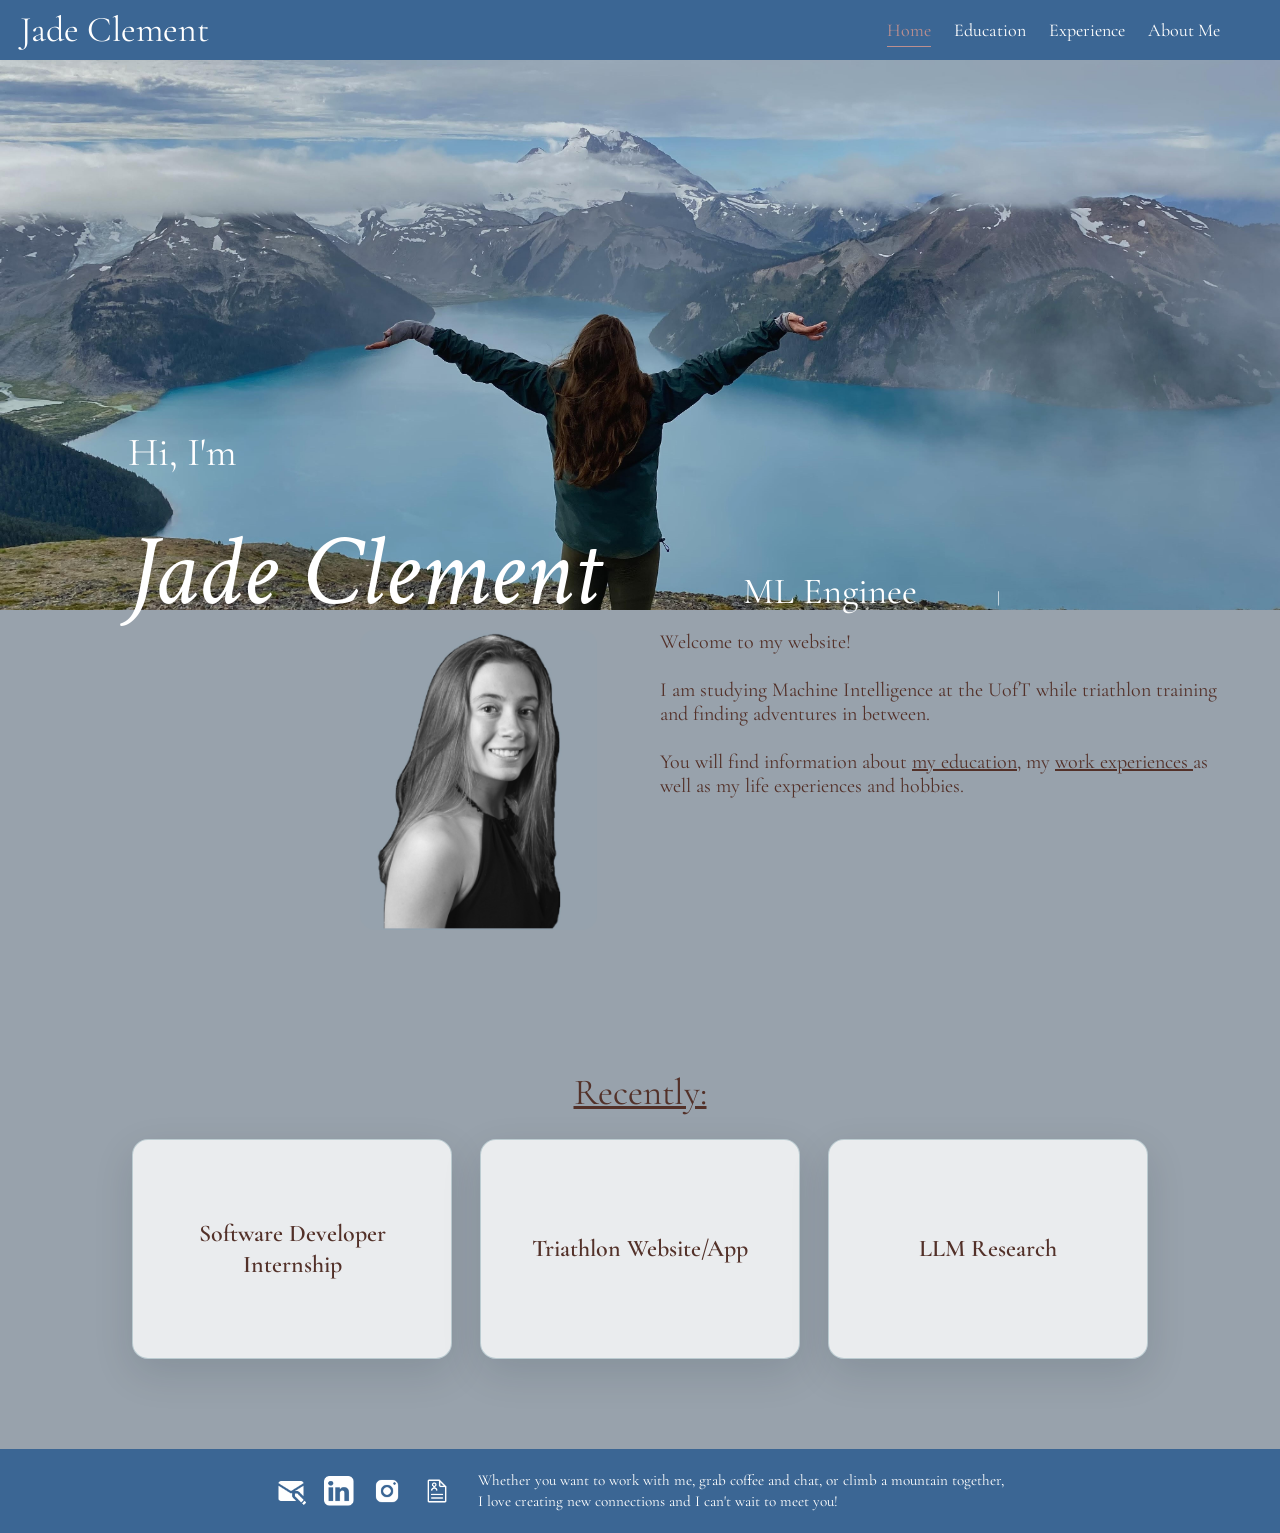
==== index.html @ 7c7310fd "Improve crawl metadata so Google refreshes stale snippets. Add per-page SEO head tags plus robots.tx" ====
<!DOCTYPE html>
<html lang="en">
  <head>
    <meta charset="UTF-8" />
    <meta name="viewport" content="width=device-width, initial-scale=1" />
    <title>Jade Clement | Software Engineer & Machine Intelligence</title>
    <meta name="description" content="Jade Clement's personal website with software engineering experience, machine intelligence projects, education, and research." />
    <link rel="canonical" href="https://jadeclement.com/" />
    <meta http-equiv="refresh" content="0; url=./website.html" />
    <script>
      // Hosting "root" redirect -> home page.
      // (Many static hosts/Google result clicks land on the root URL.)
      window.location.replace("./website.html");
    </script>
  </head>
  <body>
    <noscript>
      <a href="./website.html">Go to home page</a>
    </noscript>
  </body>
</html>
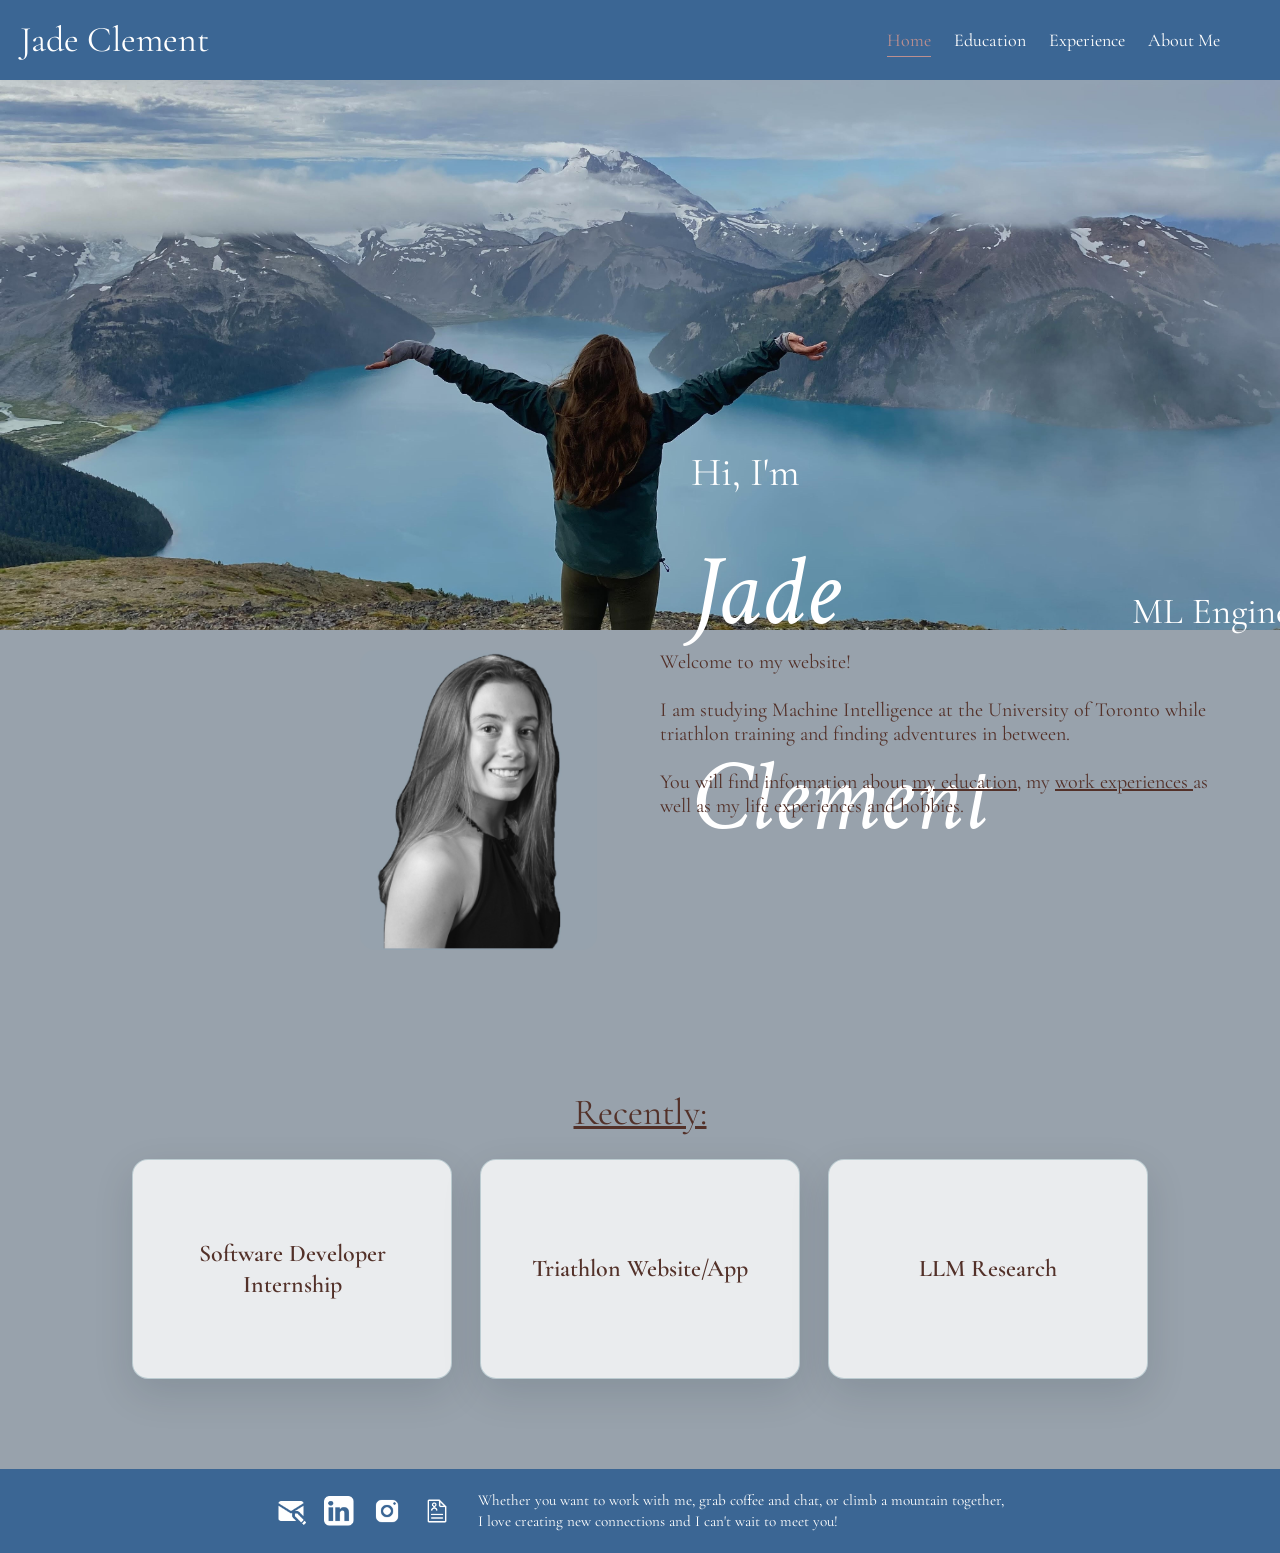
==== commit 9173b9c7: "Refresh site metadata and favicon assets for search appearance. Update About title copy and typo fix" ====
--- a/index.html
+++ b/index.html
@@ -6,6 +6,10 @@
     <title>Jade Clement | Software Engineer & Machine Intelligence</title>
     <meta name="description" content="Jade Clement's personal website with software engineering experience, machine intelligence projects, education, and research." />
     <link rel="canonical" href="https://jadeclement.com/" />
+    <link rel="icon" type="image/png" sizes="48x48" href="/favicon-48x48.png" />
+    <link rel="icon" type="image/png" sizes="32x32" href="/favicon-32x32.png" />
+    <link rel="icon" type="image/png" sizes="16x16" href="/favicon-16x16.png" />
+    <link rel="apple-touch-icon" href="/apple-touch-icon.png" />
     <meta http-equiv="refresh" content="0; url=./website.html" />
     <script>
       // Hosting "root" redirect -> home page.
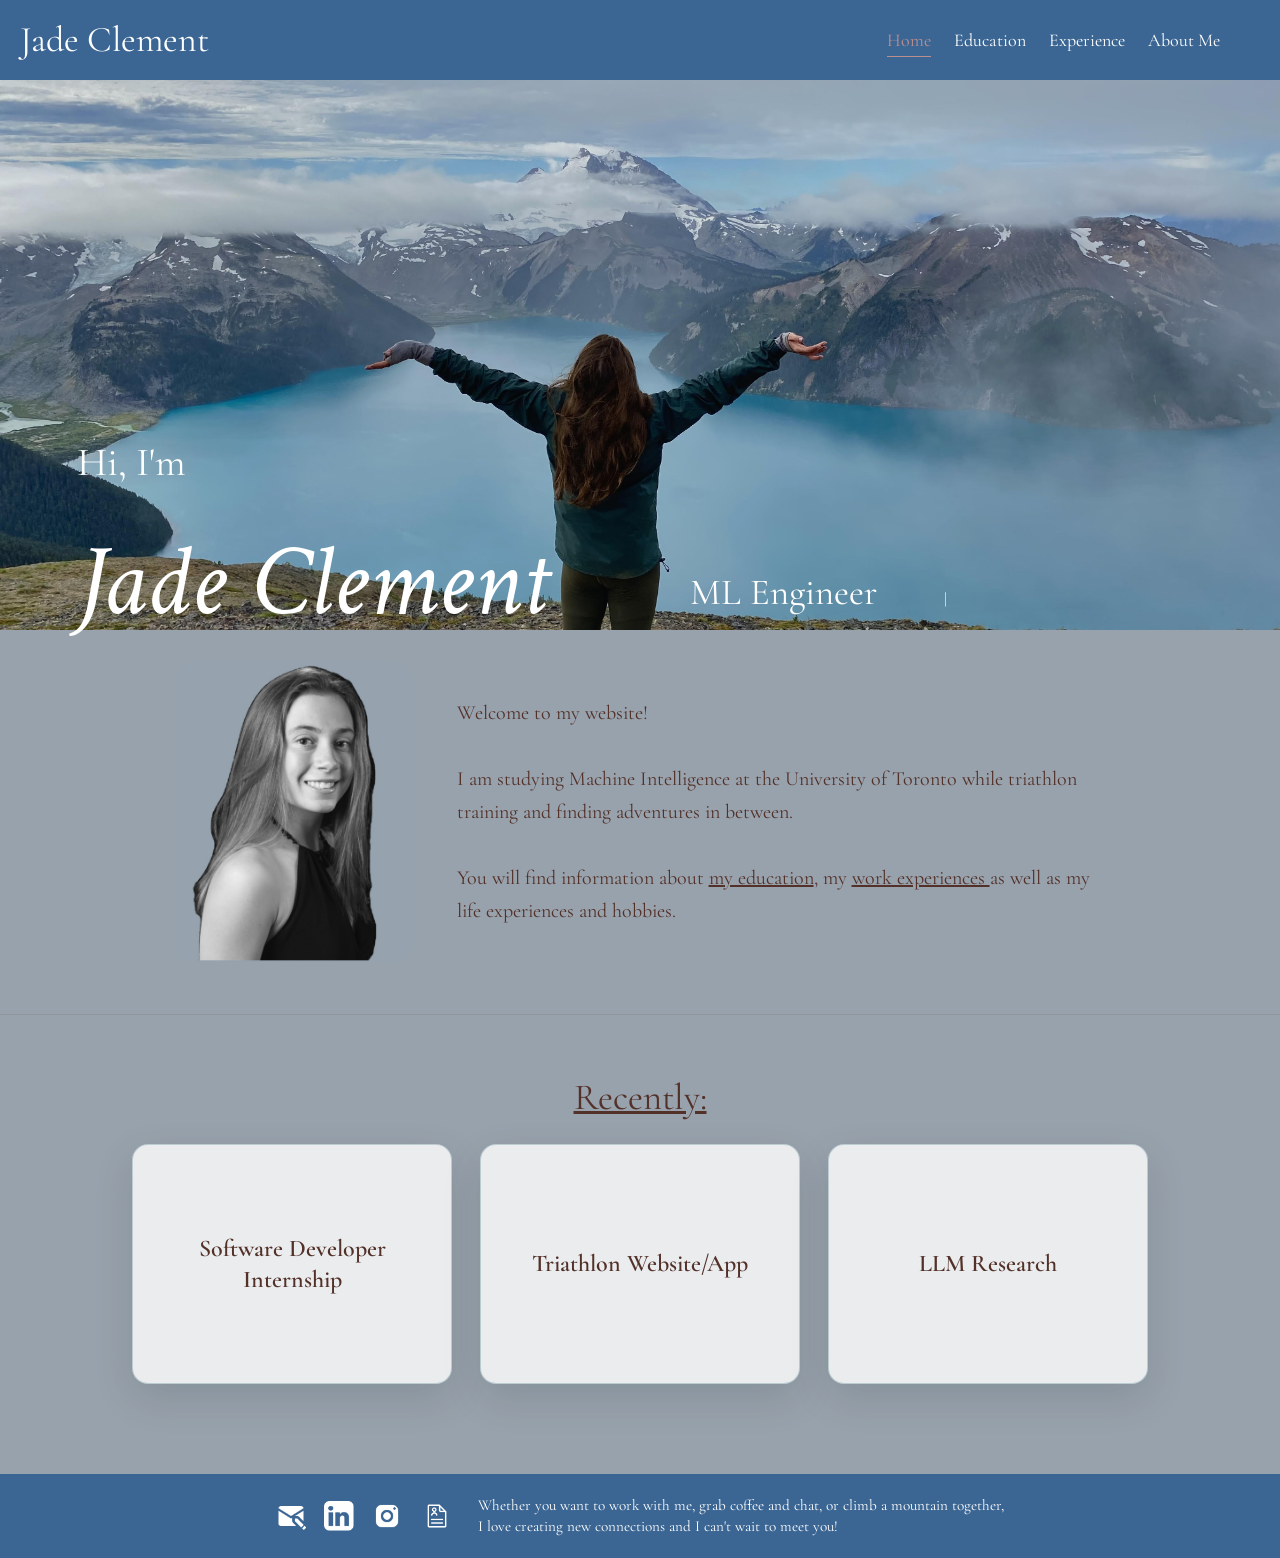
==== commit 3c41d751: "Bust favicon cache with versioned URLs Append ?v=2 to favicon and apple-touch-icon hrefs so browsers" ====
--- a/index.html
+++ b/index.html
@@ -6,10 +6,10 @@
     <title>Jade Clement | Software Engineer & Machine Intelligence</title>
     <meta name="description" content="Jade Clement's personal website with software engineering experience, machine intelligence projects, education, and research." />
     <link rel="canonical" href="https://jadeclement.com/" />
-    <link rel="icon" type="image/png" sizes="48x48" href="/favicon-48x48.png" />
-    <link rel="icon" type="image/png" sizes="32x32" href="/favicon-32x32.png" />
-    <link rel="icon" type="image/png" sizes="16x16" href="/favicon-16x16.png" />
-    <link rel="apple-touch-icon" href="/apple-touch-icon.png" />
+    <link rel="icon" type="image/png" sizes="48x48" href="/favicon-48x48.png?v=2" />
+    <link rel="icon" type="image/png" sizes="32x32" href="/favicon-32x32.png?v=2" />
+    <link rel="icon" type="image/png" sizes="16x16" href="/favicon-16x16.png?v=2" />
+    <link rel="apple-touch-icon" href="/apple-touch-icon.png?v=2" />
     <meta http-equiv="refresh" content="0; url=./website.html" />
     <script>
       // Hosting "root" redirect -> home page.
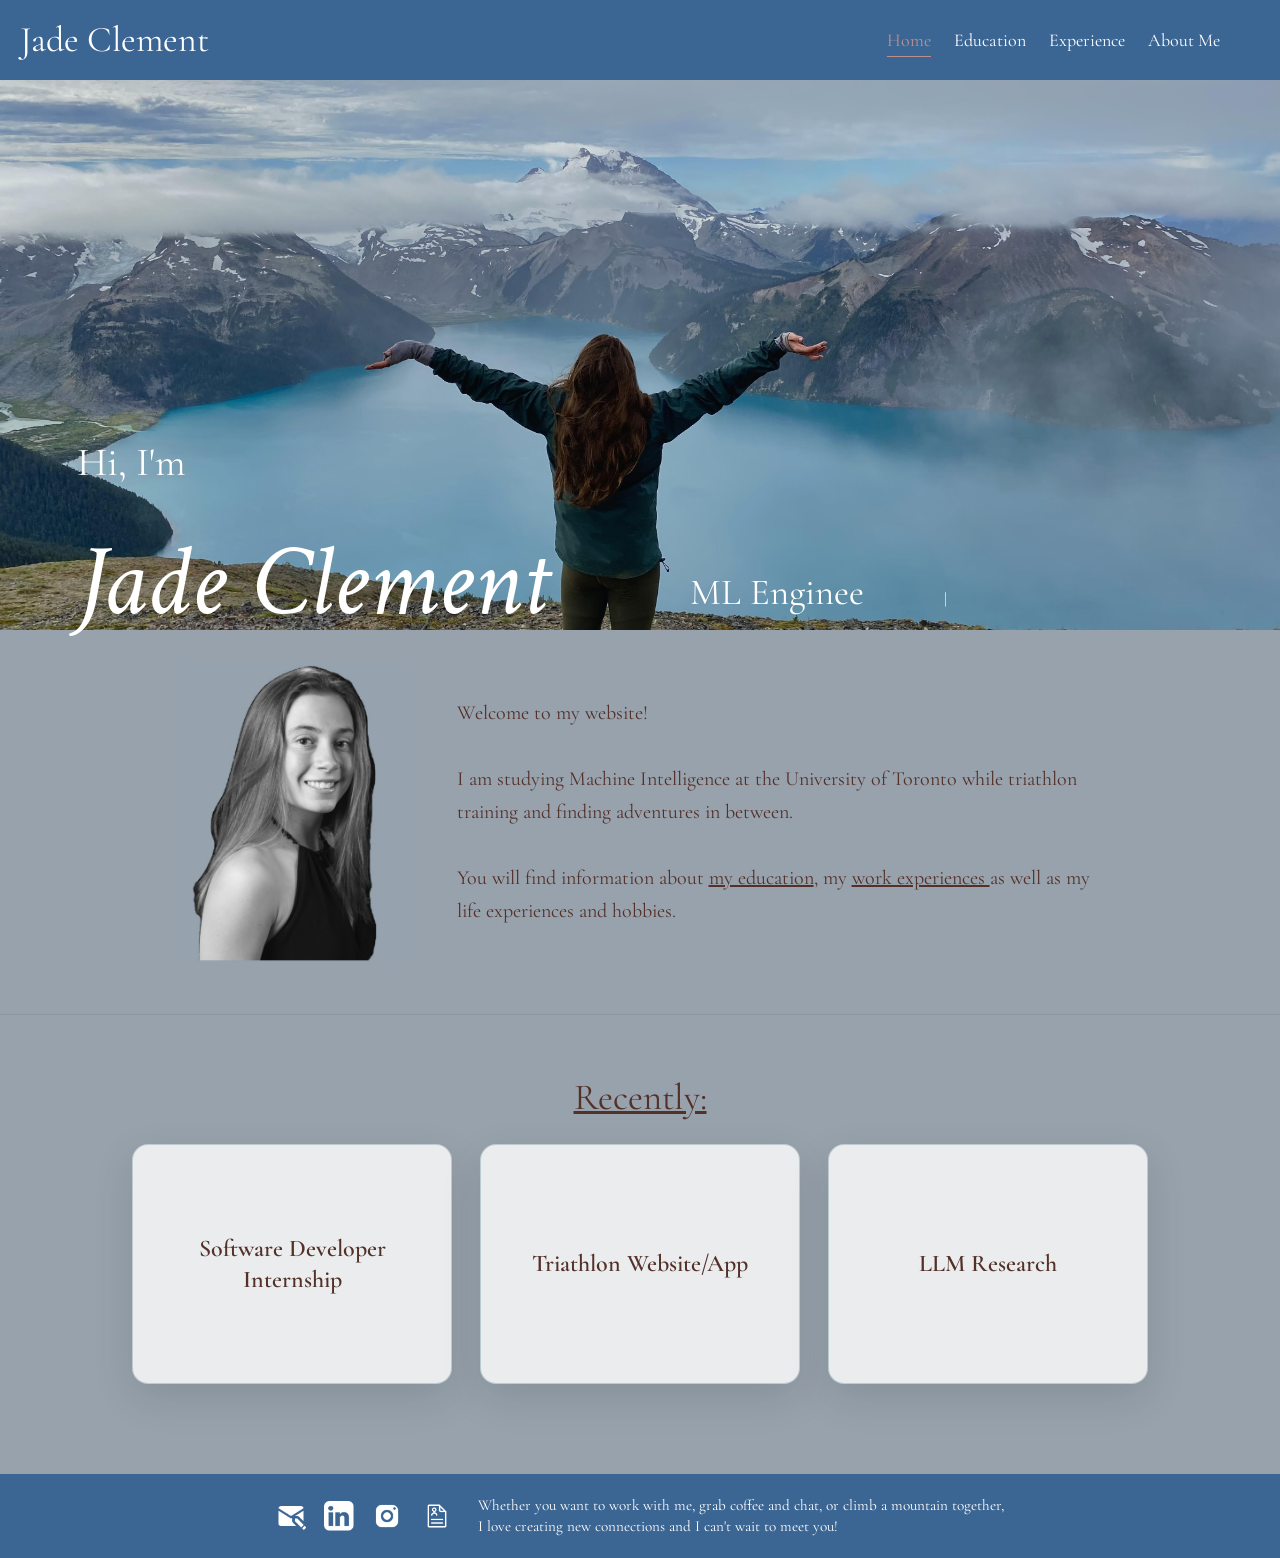
==== commit 4f353a24: "Add web app manifest and PWA icon sizes Point homepage favicons at absolute URLs; add site.webmanife" ====
--- a/index.html
+++ b/index.html
@@ -6,10 +6,11 @@
     <title>Jade Clement | Software Engineer & Machine Intelligence</title>
     <meta name="description" content="Jade Clement's personal website with software engineering experience, machine intelligence projects, education, and research." />
     <link rel="canonical" href="https://jadeclement.com/" />
-    <link rel="icon" type="image/png" sizes="48x48" href="/favicon-48x48.png?v=2" />
-    <link rel="icon" type="image/png" sizes="32x32" href="/favicon-32x32.png?v=2" />
-    <link rel="icon" type="image/png" sizes="16x16" href="/favicon-16x16.png?v=2" />
-    <link rel="apple-touch-icon" href="/apple-touch-icon.png?v=2" />
+    <link rel="icon" type="image/png" sizes="48x48" href="https://jadeclement.com/favicon-48x48.png?v=2" />
+    <link rel="icon" type="image/png" sizes="32x32" href="https://jadeclement.com/favicon-32x32.png?v=2" />
+    <link rel="icon" type="image/png" sizes="16x16" href="https://jadeclement.com/favicon-16x16.png?v=2" />
+    <link rel="apple-touch-icon" href="https://jadeclement.com/apple-touch-icon.png?v=2" />
+    <link rel="manifest" href="https://jadeclement.com/site.webmanifest?v=1" />
     <meta http-equiv="refresh" content="0; url=./website.html" />
     <script>
       // Hosting "root" redirect -> home page.
